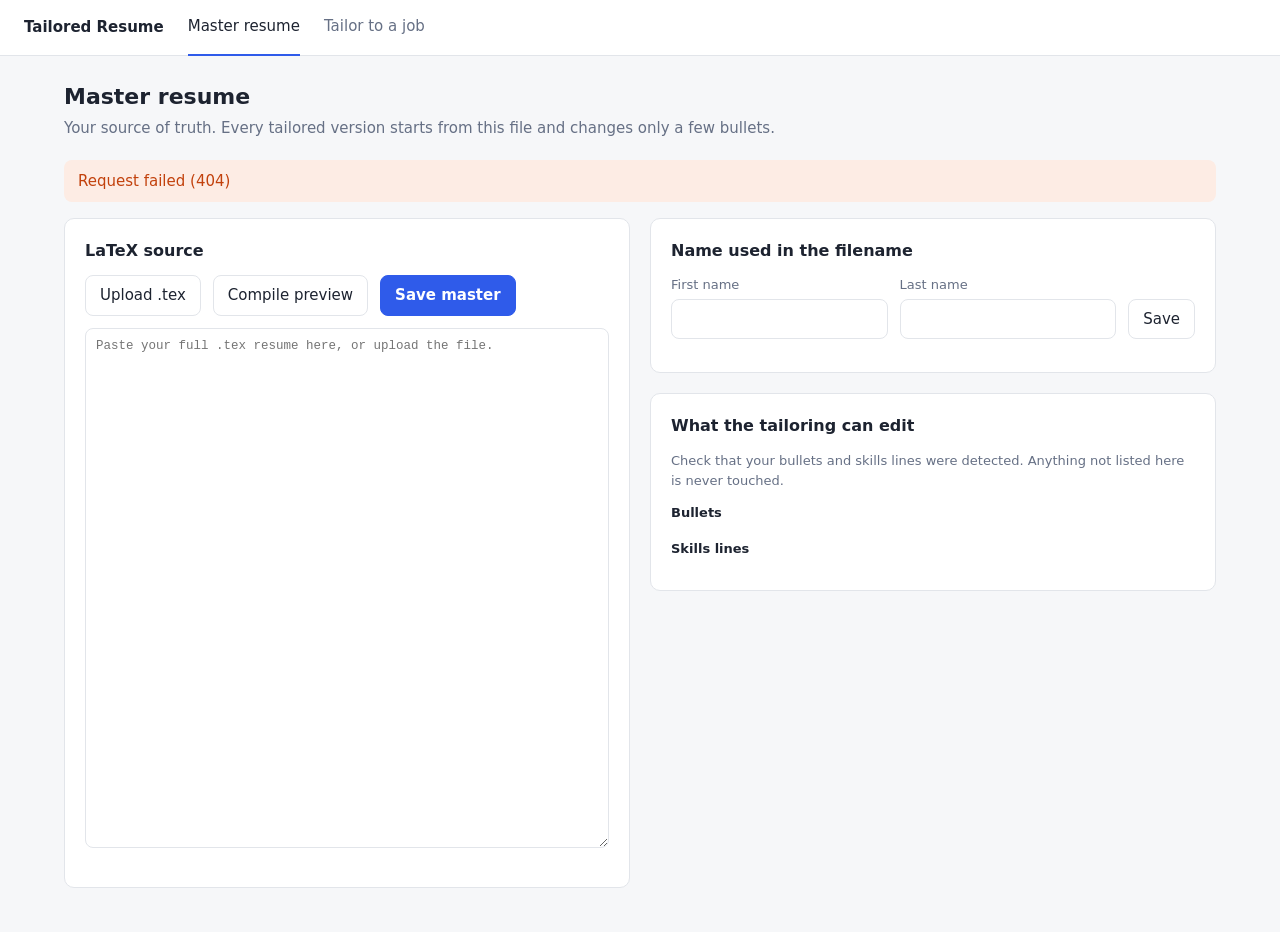
==== static/index.html @ b87cba89 "Add tailored resume tool: master LaTeX resume, JD tailoring, ATS scoring Local FastAPI web app that " ====
<!doctype html>
<html lang="en">
<head>
  <meta charset="utf-8">
  <meta name="viewport" content="width=device-width, initial-scale=1">
  <title>Master Resume</title>
  <link rel="stylesheet" href="styles.css">
</head>
<body>
<main>
  <h1>Master resume</h1>
  <p class="sub">Your source of truth. Every tailored version starts from this file and changes only a few bullets.</p>
  <div id="banner" class="hidden"></div>

  <div class="grid2">
    <div>
      <div class="card">
        <div class="row" style="justify-content: space-between; margin-bottom: 12px;">
          <h2 style="margin:0">LaTeX source</h2>
          <div class="row">
            <label class="btn" style="margin:0">Upload .tex<input id="upload" type="file" accept=".tex" hidden></label>
            <button id="preview-btn">Compile preview</button>
            <button id="save" class="primary">Save master</button>
          </div>
        </div>
        <textarea id="tex" class="code" spellcheck="false" placeholder="Paste your full .tex resume here, or upload the file."></textarea>
        <p class="small muted" id="backups"></p>
      </div>
    </div>

    <div>
      <div class="card">
        <h2>Name used in the filename</h2>
        <div class="row">
          <div style="flex:1"><label>First name</label><input id="first" type="text"></div>
          <div style="flex:1"><label>Last name</label><input id="last" type="text"></div>
          <button id="save-name" style="align-self:flex-end">Save</button>
        </div>
        <p class="small muted" id="detected"></p>
      </div>

      <div class="card">
        <h2>What the tailoring can edit</h2>
        <p class="small muted">Check that your bullets and skills lines were detected. Anything not listed here is never touched.</p>
        <h2 class="small" id="bullet-count" style="margin-top:12px">Bullets</h2>
        <ul class="plain" id="bullets"></ul>
        <h2 class="small" id="skill-count" style="margin-top:16px">Skills lines</h2>
        <ul class="plain" id="skills"></ul>
      </div>

      <div class="card hidden" id="pdf-card">
        <h2>Compiled preview</h2>
        <iframe id="pdf" class="pdf-frame" title="Master PDF"></iframe>
      </div>
    </div>
  </div>
</main>
<script src="app.js"></script>
<script>
nav("index.html");
const banner = $("#banner");

function render(m) {
  $("#tex").value = m.tex || "";
  if (!m.exists) {
    showBanner(banner, "warn", "No master resume yet. Paste or upload your .tex file, then Save.");
    $("#bullets").innerHTML = ""; $("#skills").innerHTML = "";
    return;
  }
  $("#first").value = m.name.first; $("#last").value = m.name.last;
  $("#detected").textContent = `Detected in .tex: ${m.detected_name.first} ${m.detected_name.last}`;
  $("#bullet-count").textContent = `Bullets (${m.bullets.length})`;
  $("#skill-count").textContent = `Skills lines (${m.skills.length})`;
  $("#bullets").innerHTML = m.bullets.map(b =>
    `<li><span class="tag">${b.id}</span><span class="pill info">${esc(b.section)}</span> ${esc(b.text)}</li>`).join("");
  $("#skills").innerHTML = m.skills.map(s =>
    `<li><span class="tag">${s.id}</span><b>${esc(s.label)}:</b> ${esc(s.text)}</li>`).join("") ||
    `<li class="muted">No skills section detected.</li>`;
  $("#backups").textContent = m.backups.length ? `${m.backups.length} backup(s) kept in data/backups (latest: ${m.backups[0]})` : "";
  if (!m.tectonic) showBanner(banner, "warn", "Tectonic was not found, so PDFs can't be compiled. See README → Setup.");
}

async function load() {
  try { render(await api("/api/master")); } catch (e) { showBanner(banner, "error", e.message); }
}

$("#save").onclick = async () => {
  try {
    render(await api("/api/master", { method: "PUT", body: { tex: $("#tex").value } }));
    showBanner(banner, "ok", "Master saved (previous version backed up).");
  } catch (e) { showBanner(banner, "error", e.message); }
};

$("#upload").onchange = async (ev) => {
  const f = ev.target.files[0]; if (!f) return;
  const fd = new FormData(); fd.append("file", f);
  try {
    render(await api("/api/master/upload", { method: "POST", body: fd }));
    showBanner(banner, "ok", `Uploaded ${f.name} as your master resume.`);
  } catch (e) { showBanner(banner, "error", e.message); }
  ev.target.value = "";
};

$("#save-name").onclick = async () => {
  try {
    render(await api("/api/profile", { method: "PUT", body: { first_name: $("#first").value, last_name: $("#last").value } }));
    showBanner(banner, "ok", "Name saved.");
  } catch (e) { showBanner(banner, "error", e.message); }
};

$("#preview-btn").onclick = async () => {
  const btn = $("#preview-btn"); btn.disabled = true; btn.textContent = "Compiling…";
  try {
    const res = await fetch("/api/master/pdf");
    if (!res.ok) throw new Error((await res.json()).detail);
    $("#pdf").src = URL.createObjectURL(await res.blob());
    $("#pdf-card").classList.remove("hidden");
  } catch (e) { showBanner(banner, "error", "Compile failed:\n" + e.message); }
  btn.disabled = false; btn.textContent = "Compile preview";
};

load();
</script>
</body>
</html>
---- static/styles.css ----
:root {
  --bg: #f6f7f9; --surface: #fff; --border: #e2e5ea; --text: #1d2330; --muted: #667085;
  --accent: #2f5bea; --accent-soft: #e8eefe; --good: #16875a; --good-soft: #e3f5ec;
  --bad: #c2410c; --bad-soft: #fdece4; --warn: #a15c00; --warn-soft: #fff4dc;
  --radius: 10px; --mono: ui-monospace, "Cascadia Code", Consolas, monospace;
}
* { box-sizing: border-box; }
body { margin: 0; background: var(--bg); color: var(--text);
  font: 15px/1.5 system-ui, -apple-system, "Segoe UI", Roboto, sans-serif; }
header.nav { background: var(--surface); border-bottom: 1px solid var(--border);
  display: flex; align-items: center; gap: 24px; padding: 0 24px; height: 56px; }
header.nav .brand { font-weight: 700; }
header.nav a { color: var(--muted); text-decoration: none; padding: 16px 0; border-bottom: 2px solid transparent; }
header.nav a.active { color: var(--text); border-color: var(--accent); }
main { max-width: 1200px; margin: 0 auto; padding: 24px; }
h1 { font-size: 22px; margin: 0 0 4px; }
h2 { font-size: 16px; margin: 0 0 12px; }
.sub { color: var(--muted); margin: 0 0 20px; }
.card { background: var(--surface); border: 1px solid var(--border); border-radius: var(--radius);
  padding: 20px; margin-bottom: 20px; }
.row { display: flex; gap: 12px; align-items: center; flex-wrap: wrap; }
.grid2 { display: grid; grid-template-columns: 1fr 1fr; gap: 20px; }
@media (max-width: 900px) { .grid2 { grid-template-columns: 1fr; } }
label { font-size: 13px; color: var(--muted); display: block; margin-bottom: 4px; }
input[type=text], textarea { width: 100%; font: inherit; padding: 8px 10px; border: 1px solid var(--border);
  border-radius: 8px; background: #fff; color: var(--text); }
textarea.code { font-family: var(--mono); font-size: 12.5px; line-height: 1.45; min-height: 520px; white-space: pre; }
textarea.jd { min-height: 340px; }
button, .btn { font: inherit; border: 1px solid var(--border); background: #fff; color: var(--text);
  padding: 8px 14px; border-radius: 8px; cursor: pointer; text-decoration: none; display: inline-block; }
button.primary, .btn.primary { background: var(--accent); border-color: var(--accent); color: #fff; font-weight: 600; }
button:disabled { opacity: .55; cursor: default; }
.muted { color: var(--muted); }
.small { font-size: 13px; }
.pill { display: inline-block; padding: 1px 8px; border-radius: 999px; font-size: 12px; font-weight: 600; }
.pill.good { background: var(--good-soft); color: var(--good); }
.pill.bad { background: var(--bad-soft); color: var(--bad); }
.pill.warn { background: var(--warn-soft); color: var(--warn); }
.pill.info { background: var(--accent-soft); color: var(--accent); }
.banner { padding: 10px 14px; border-radius: 8px; margin-bottom: 16px; }
.banner.error { background: var(--bad-soft); color: var(--bad); white-space: pre-wrap; }
.banner.ok { background: var(--good-soft); color: var(--good); }
.banner.warn { background: var(--warn-soft); color: var(--warn); }
.hidden { display: none !important; }
ul.plain { list-style: none; padding: 0; margin: 0; }
ul.plain li { padding: 6px 0; border-bottom: 1px solid var(--border); font-size: 14px; }
ul.plain li:last-child { border-bottom: 0; }
.tag { font-family: var(--mono); font-size: 11px; color: var(--muted); margin-right: 6px; }

/* scores */
.scores { display: grid; grid-template-columns: 1fr 1fr 1fr; gap: 16px; }
@media (max-width: 900px) { .scores { grid-template-columns: 1fr; } }
.score-card { border: 1px solid var(--border); border-radius: var(--radius); padding: 16px; background: #fff; }
.score-card.win { border-color: var(--good); box-shadow: 0 0 0 1px var(--good) inset; }
.score-card .num { font-size: 40px; font-weight: 700; line-height: 1.1; }
.score-card .num small { font-size: 16px; color: var(--muted); font-weight: 500; }
.bar { height: 8px; background: #eef0f3; border-radius: 4px; overflow: hidden; margin: 4px 0 10px; }
.bar > span { display: block; height: 100%; background: var(--accent); }
.bar.master > span { background: #98a2b3; }
.metric-row { display: flex; justify-content: space-between; font-size: 13px; }
.delta { font-size: 40px; font-weight: 700; }
.delta.up { color: var(--good); } .delta.down { color: var(--bad); }

/* diff */
.change { border: 1px solid var(--border); border-radius: var(--radius); padding: 14px; margin-bottom: 12px; }
.change.rejected { opacity: .55; }
.change .old { color: var(--muted); text-decoration: line-through; text-decoration-color: #c9ced6; margin: 6px 0; }
.change textarea { min-height: 60px; font-size: 14px; }
.change .meta { font-size: 13px; color: var(--muted); margin-top: 6px; }
.xyz { display: grid; grid-template-columns: auto 1fr; gap: 2px 10px; font-size: 12.5px; margin-top: 8px;
  background: #fafbfc; border-radius: 6px; padding: 8px 10px; }
.xyz b { color: var(--accent); }
mark.kw { background: #fff1b8; padding: 0 2px; border-radius: 3px; }
.switch { display: inline-flex; align-items: center; gap: 6px; font-size: 13px; cursor: pointer; }
.pdf-frame { width: 100%; height: 900px; border: 1px solid var(--border); border-radius: var(--radius); background: #fff; }
.meter { height: 10px; background: #eef0f3; border-radius: 5px; overflow: hidden; position: relative; }
.meter > span { display: block; height: 100%; background: var(--good); }
.meter.over > span { background: var(--bad); }
.spinner { width: 18px; height: 18px; border: 3px solid var(--accent-soft); border-top-color: var(--accent);
  border-radius: 50%; animation: spin .8s linear infinite; display: inline-block; vertical-align: middle; }
@keyframes spin { to { transform: rotate(360deg); } }
.sticky-actions { position: sticky; bottom: 0; background: var(--surface); border-top: 1px solid var(--border);
  padding: 12px 20px; margin: 0 -24px -24px; display: flex; gap: 12px; align-items: flex-end; flex-wrap: wrap; }
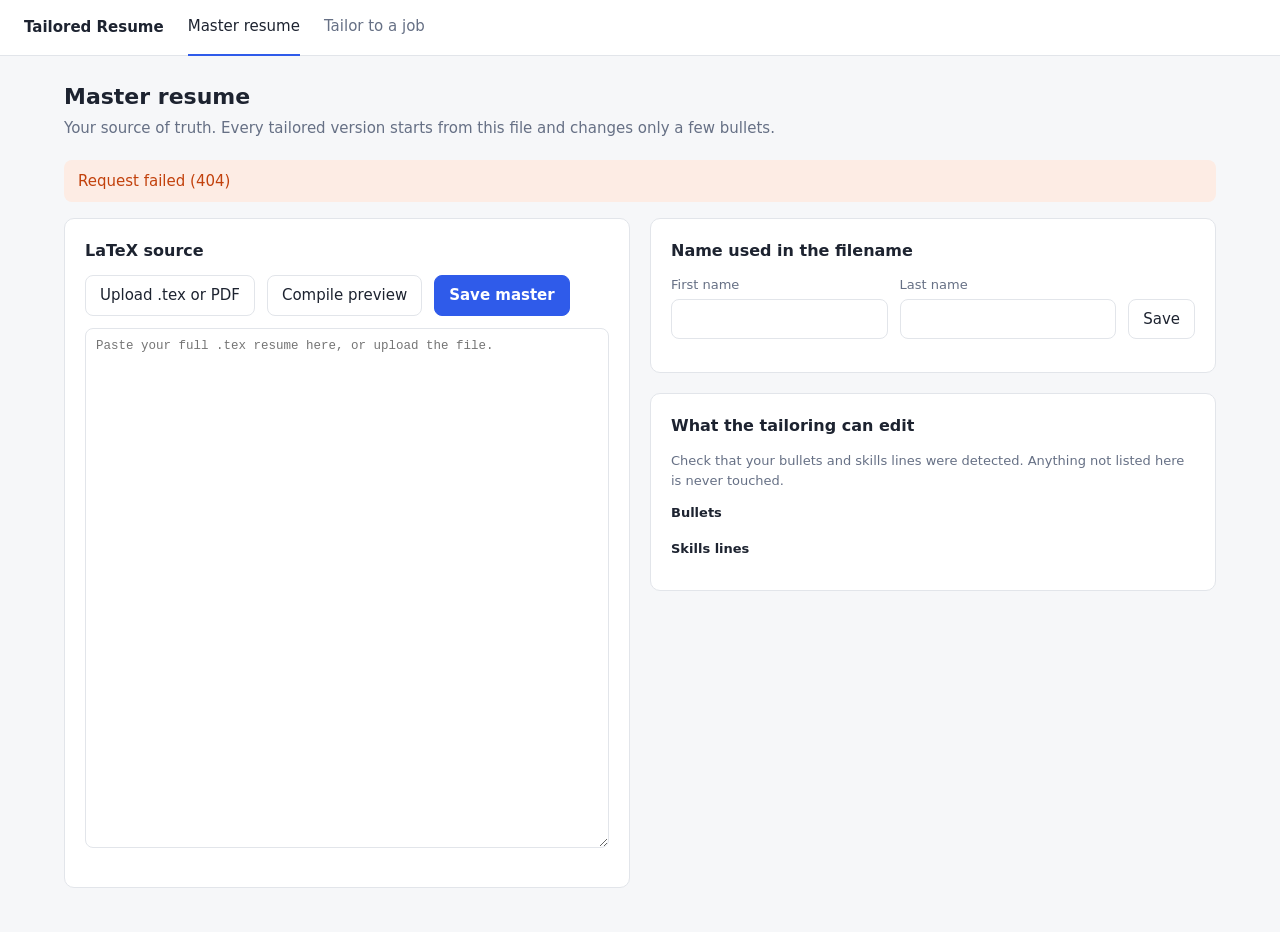
==== commit 9792b37f: "Accept PDF uploads for the master resume and job description - Resume PDF -> Jake's-template LaTeX v" ====
--- a/static/index.html
+++ b/static/index.html
@@ -18,7 +18,7 @@
         <div class="row" style="justify-content: space-between; margin-bottom: 12px;">
           <h2 style="margin:0">LaTeX source</h2>
           <div class="row">
-            <label class="btn" style="margin:0">Upload .tex<input id="upload" type="file" accept=".tex" hidden></label>
+            <label class="btn" style="margin:0" id="upload-label">Upload .tex or PDF<input id="upload" type="file" accept=".tex,.pdf,application/pdf" hidden></label>
             <button id="preview-btn">Compile preview</button>
             <button id="save" class="primary">Save master</button>
           </div>
@@ -94,10 +94,23 @@
 $("#upload").onchange = async (ev) => {
   const f = ev.target.files[0]; if (!f) return;
   const fd = new FormData(); fd.append("file", f);
+  const isPdf = f.name.toLowerCase().endsWith(".pdf");
+  const label = $("#upload-label");
+  if (isPdf) {
+    showBanner(banner, "warn", `Converting ${f.name} to LaTeX with Claude… this can take a minute.`);
+    label.firstChild.textContent = "Converting…";
+  }
   try {
-    render(await api("/api/master/upload", { method: "POST", body: fd }));
-    showBanner(banner, "ok", `Uploaded ${f.name} as your master resume.`);
+    const m = await api("/api/master/upload", { method: "POST", body: fd });
+    render(m);
+    if (m.unsaved) {
+      showBanner(banner, "warn", `Converted ${f.name} to LaTeX (Jake's template). Review the text and the detected bullets, ` +
+        `use “Save master” to keep it, then “Compile preview” to check the PDF. Nothing is saved until you do.`);
+    } else {
+      showBanner(banner, "ok", `Uploaded ${f.name} as your master resume.`);
+    }
   } catch (e) { showBanner(banner, "error", e.message); }
+  label.firstChild.textContent = "Upload .tex or PDF";
   ev.target.value = "";
 };
 
